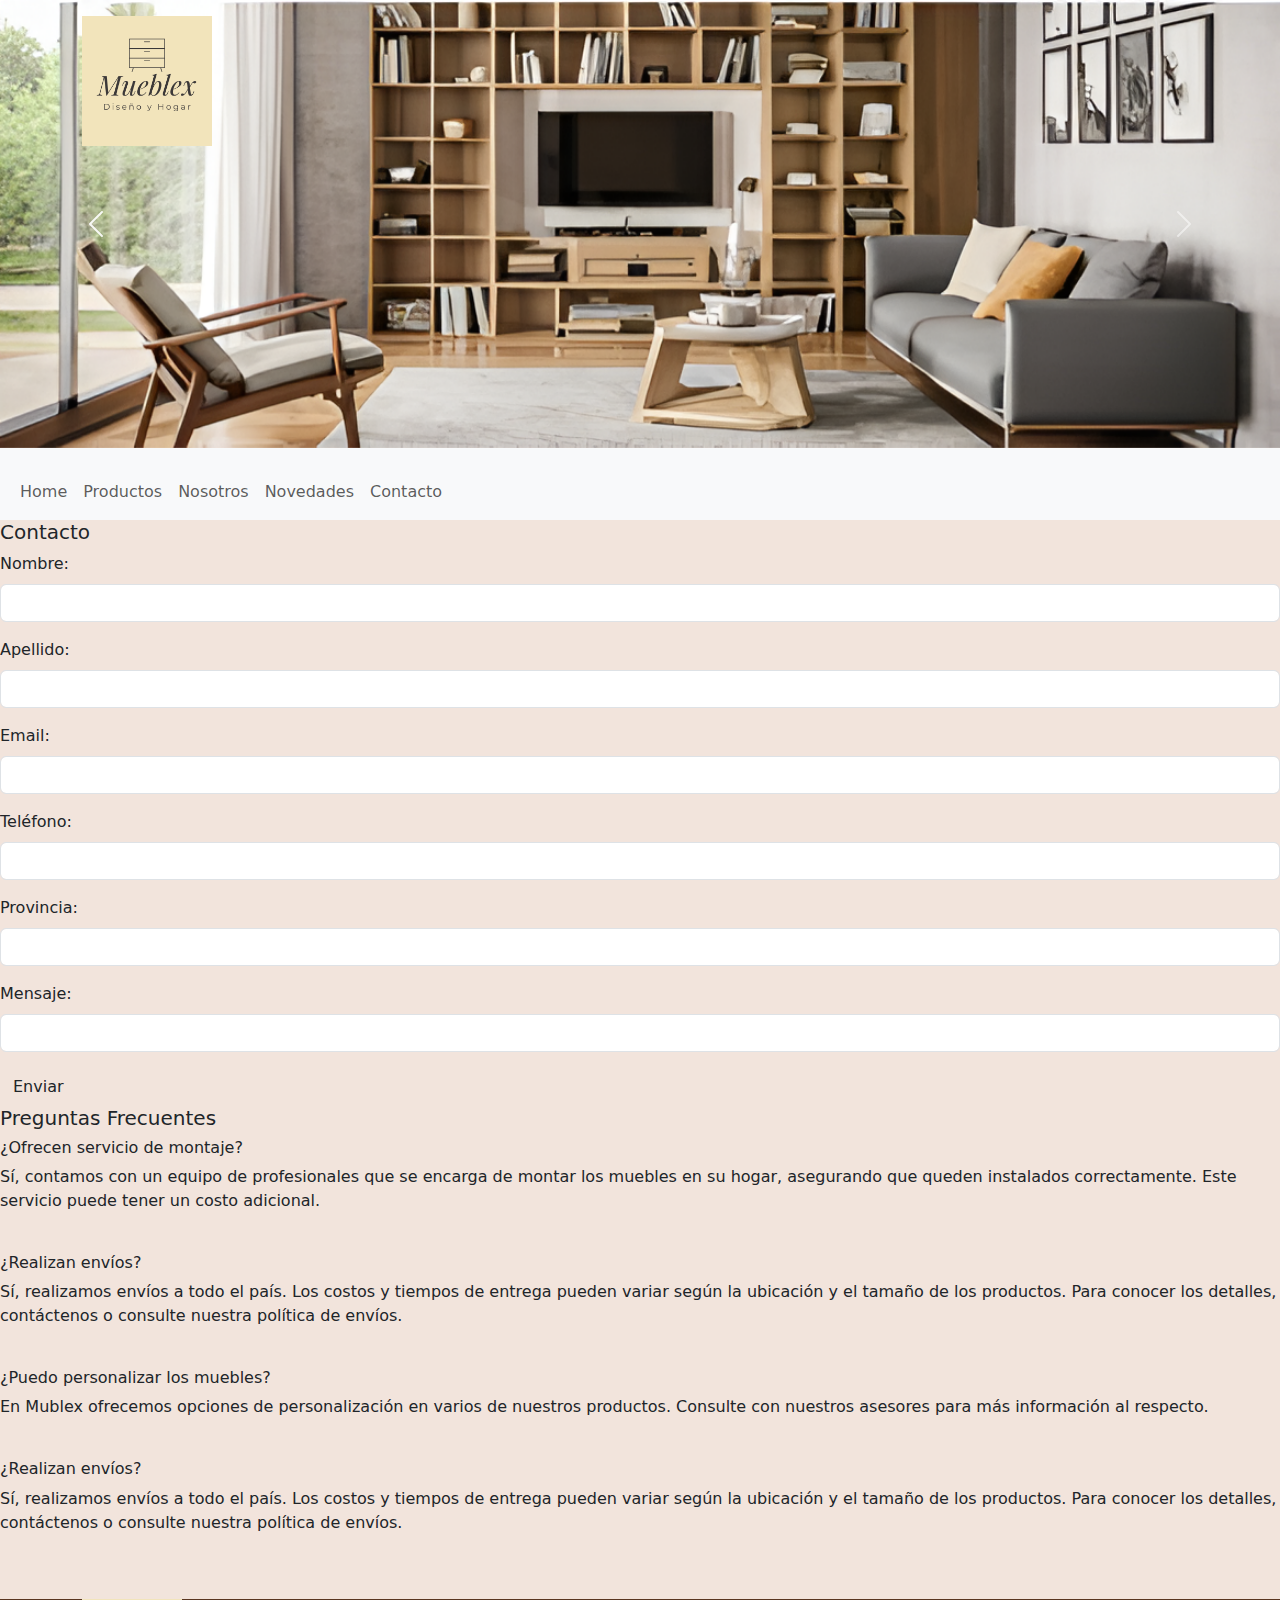
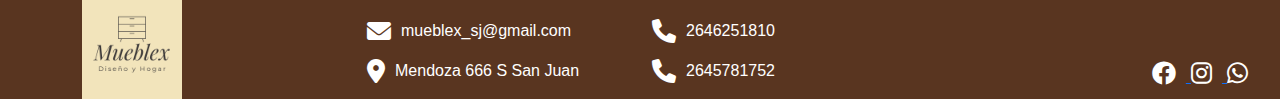
==== contacto.html @ 49c409d6 "Add files via upload" ====
<!doctype html>
<html lang="en">
    <head>
        <meta charset="utf-8">
        <meta name="viewport" content="width=device-width, initial-scale=1">
        <title>Mueblex</title>
        <link rel="icon" href="img/Logo.png" type="image/x-icon">
        <link href="https://cdn.jsdelivr.net/npm/bootstrap@5.3.3/dist/css/bootstrap.min.css" rel="stylesheet" integrity="sha384-QWTKZyjpPEjISv5WaRU9OFeRpok6YctnYmDr5pNlyT2bRjXh0JMhjY6hW+ALEwIH" crossorigin="anonymous">
        <link rel="preconnect" href="https://fonts.googleapis.com">
        <link rel="preconnect" href="https://fonts.gstatic.com" crossorigin>
        <link href="https://fonts.googleapis.com/css2?family=Playfair+Display:ital,wght@1,400..900&display=swap" rel="stylesheet">      
        <link rel="stylesheet" href="estilos/homees.css">
        <link rel="stylesheet" href="estilos/piedepagina.css">
        <link rel="stylesheet" href="estilos/texto.css">
        <link rel="stylesheet" href="estilos/formulario.css">
        <link rel="stylesheet" href="estilos/contacto.css">
        <link rel="stylesheet" href="https://cdnjs.cloudflare.com/ajax/libs/font-awesome/6.0.0-beta3/css/all.min.css">
      
        <script src="https://cdn.jsdelivr.net/npm/bootstrap@5.3.3/dist/js/bootstrap.bundle.min.js" integrity="sha384-YvpcrYf0tY3lHB60NNkmXc5s9fDVZLESaAA55NDzOxhy9GkcIdslK1eN7N6jIeHz" crossorigin="anonymous"></script>
      </head>
  <body>
<header>
   <!--Carrusel de imagenes-->
   <div id="carouselExampleFade" class="carousel slide carousel-fade">
    <div class="carousel-inner">
      <div class="carousel-item active">
        <img src="img/carr1.png" class="d-block w-100" alt="...">
      </div>
      <div class="carousel-item">
        <img src="img/carr2.png" class="d-block w-100" alt="...">
      </div>
      <div class="carousel-item">
        <img src="img/carr3.png" class="d-block w-100" alt="...">
      </div>
      <div class="carousel-item">
        <img src="img/carr4.png" class="d-block w-100" alt="...">
      </div>
      <div class="carousel-item">
        <img src="img/carr5.png" class="d-block w-100" alt="...">
      </div>
    </div>
    <button class="carousel-control-prev" type="button" data-bs-target="#carouselExampleFade" data-bs-slide="prev">
      <span class="carousel-control-prev-icon" aria-hidden="true"></span>
      <span class="visually-hidden">Previous</span>
    </button>
    <button class="carousel-control-next" type="button" data-bs-target="#carouselExampleFade" data-bs-slide="next">
      <span class="carousel-control-next-icon" aria-hidden="true"></span>
      <span class="visually-hidden">Next</span>
    </button>
  </div>
  <!--Imagen de la cabecera-->
  <nav class="navbar navbar-light bg-light">
    <div class="container">
      <a class="navbar-brand-img" href="#">
        <img src="img/Logo.png" alt="" width="130" height="130">
      </a>
    </div>
  </nav>

  <!--Barra de navegacion-->
    <nav class="navbar navbar-expand-lg bg-body-tertiary">
      <div class="container-fluid">
        <button class="navbar-toggler" type="button" data-bs-toggle="collapse" data-bs-target="#navbarSupportedContent" aria-controls="navbarSupportedContent" aria-expanded="false" aria-label="Toggle navigation">
          <span class="navbar-toggler-icon"></span>
        </button>
        <div class="collapse navbar-collapse" id="navbarSupportedContent">
          <ul class="navbar-nav me-auto mb-2 mb-lg-0">
            <li class="nav-item">
              <a class="nav-link" aria-current="page" href="index.html">Home</a>
            </li>
            <li class="nav-item">
              <a class="nav-link" href="productos.html">Productos</a>
            </li>
            <li class="nav-item">
              <a class="nav-link" href="nosotros.html">Nosotros</a>
            </li>
            <li class="nav-item">
              <a class="nav-link" href="#">Novedades</a>
            </li>
            <li class="nav-item">
              <a class="nav-link" href="#">Contacto</a>
            </li>
          </ul>
        </div>
      </div>
    </nav>
</header>

<div class="contato">

    <!--Formulario Contacto-->
<div class="formContacto">
    <div class="titulo-cont">
        <h5>Contacto</h5>
    </div>
    <form>
        <div class="mb-3">
          <label for="nombre" class="form-label">Nombre:</label>
          <input type="text" class="form-control" id="nombre">
        </div>
        <div class="mb-3">
          <label for="apellido" class="form-label">Apellido:</label>
          <input type="text" class="form-control" id="apellido">
        </div>
        <div class="mb-3">
            <label for="exampleInputEmail1" class="form-label">Email:</label>
            <input type="email" class="form-control" id="exampleInputEmail1">
        </div>
        <div class="mb-3">
          <label for="telefono" class="form-label">Teléfono:</label>
          <input type="tel" class="form-control" id="telefono">
        </div>
        <div class="mb-3">
          <label for="provincia" class="form-label">Provincia:</label>
          <input type="text" class="form-control" id="provincia">
        </div>
        <div class="mb-3">
          <label for="mensaje" class="form-label">Mensaje:</label>
          <input type="text" class="form-control" id="mensaje">
        </div>

        <button type="submit" class="btn">Enviar</button>
      </form>
</div>

<!--Preguntas Frecuentes-->
 <div class="formContacto">
    <div class="titulo-cont">
        <h5>Preguntas Frecuentes</h5>
    </div>
    <div class="preguntas">
     
      <div class="contenedor-preguntas">
        <h6>¿Ofrecen servicio de montaje?</h6>
        <p>Sí, contamos con un equipo de profesionales que se encarga de montar los muebles en su hogar, asegurando que queden instalados correctamente. Este servicio puede tener un costo adicional.</p>
        <br>
        <h6>¿Realizan envíos?</h6>
        <p>Sí, realizamos envíos a todo el país. Los costos y tiempos de entrega pueden variar según la ubicación y el tamaño de los productos. Para conocer los detalles, contáctenos o consulte nuestra política de envíos.</p>
        <br>
        <h6>¿Puedo personalizar los muebles?</h6>
        <p>En Mublex ofrecemos opciones de personalización en varios de nuestros productos. Consulte con nuestros asesores para más información al respecto.</p>
        <br>
        <h6>¿Realizan envíos?</h6>
        <p>Sí, realizamos envíos a todo el país. Los costos y tiempos de entrega pueden variar según la ubicación y el tamaño de los productos. Para conocer los detalles, contáctenos o consulte nuestra política de envíos.</p>
      </div>
        
      </div>
 </div>

</div>

<!--Pie de pagina-->
<footer>
    <div class="container">
        <div class="row" id="footer">
            <div class="col-3">
                <img src="img/Logo.png" class="pol" alt="logo_muebles">
            </div>
            <div class="col-3">
                <p class="info1">
                    <i class="fas fa-envelope iconos"></i> mueblex_sj@gmail.com
                </p>
                <p class="info2">
                    <i class="fas fa-map-marker-alt iconos"></i> Mendoza 666 S San Juan
                </p>
            </div>
            <div class="col-3">
                <p class="info1">
                    <i class="fas fa-phone iconos"></i> 2646251810
                </p>
                <p class="info2">
                    <i class="fas fa-phone iconos"></i> 2645781752
                </p>
            </div>
            <div class="col-3">
                <a href="https://www.facebook.com" target="_blank" aria-label="Facebook">
                    <i class="fab fa-facebook iconos"></i>
                </a>
                <a href="https://www.instagram.com" target="_blank" aria-label="Instagram">
                    <i class="fab fa-instagram iconos"></i>
                </a>
                <a href="https://web.whatsapp.com" target="_blank" aria-label="WhatsApp">
                    <i class="fab fa-whatsapp iconos"></i>
                </a>
            </div>
        </div>
    </div>
  </footer>
  
  
    </body>
  </html>
---- estilos/homees.css ----
body{
    background-color: #F2E4DC;
}

.margenes{
    margin-top: 10px;
    margin-left: 10%;
    margin-right: 10%;
}

/*CABECERA LOGO*/
#carouselExampleFade {
    position: relative;
    z-index: 5;
}
.navbar-brand-img {
    width: 55em;
    height: 55em;
    position: absolute;
    float: left;
    z-index: 10;
}

/*ICONOS SERVICIOS*/
.servis {
    width: 40%;
    max-width: 100px;
    margin-bottom: 10px;
  }
  
  #serv p {
    color: black;
    font-size: 1em;
    margin: 0;
  }

@media screen and (max-width: 550px) {
    .margenes {
        margin-left: 5%;
        margin-right: 5%;
    }
}
---- estilos/piedepagina.css ----
/* Pie de Pagina */
footer {
    background-color: #593520;
    margin-top: 5%;
    position: relative; 
    width: 100%;
}

.pol {
    height: 100px;
    float: left;
}

.iconos {
    margin-right: 5px;
    height: 24px;
}

.info1, .info2 { 
    display: flex;
    position: relative;
}

.info1 {
    margin-top: 20px;
}

.iconos {
    color: #ffffff; 
    font-size: 24px; 
    margin-right: 10px; 
    transition: color 0.3s; 
    position: relative;
}

.iconos:hover {
    color: #d4af37; 
}
.col-3:last-child {
    position: absolute;
    bottom: 10px; 
    right: 10px; 
    width: auto; 
}

/* Responsividad */
@media screen and (max-width: 550px) {
    #footer {
        display: flex;           
    justify-content: space-around; 
    align-items: center;     
    flex-wrap: wrap;
}

    .col-3 {
        width: 100%; 
        text-align: center; 
        margin-top: 10px; 
    }

    .pol {
        display: block;
        margin: 0 auto; 
    }
}
---- estilos/texto.css ----
/* Tetos */

/*Tutulos*/
.titulos{
    text-align: center;
    color: black;
    font-family: "Playfair Display", serif;
    font-optical-sizing: auto;
    font-weight: <weight>;
    font-style: normal;
    font-size:50px;
}
/*Texto Home*/
.texto{
    font-family: "Roboto", sans-serif;
    font-weight: 100;
    font-style: normal
}
/*texto producto*/
.texto-producto{
    font-family: "Roboto", sans-serif;
    font-weight: 100;
    font-style: normal;
    text-align: center;
    margin-left: 10%;
    margin-right: 10%;
    font-size: 22px;
}
/*Texto Nosotros*/
.nosotros-p{
    font-family: "Roboto", sans-serif;
    font-weight: 100;
    font-style: normal;
    color:black;
    font-size: 22px;
}
/*Texto footer*/
.container p{
    font-family: "Roboto", sans-serif;
    font-weight: 100;
    font-style: normal; 
    color: white;
}

@media screen and (max-width: 550px) {
  /*Tutulos*/
.titulos{
    text-align: center;
    color: black;
    font-family: "Playfair Display", serif;
    font-optical-sizing: auto;
    font-weight: <weight>;
    font-style: normal;
    font-size:32px;
}
/*Texto Nosotros*/
.nosotros-p{
    font-family: "Roboto", sans-serif;
    font-weight: 100;
    font-style: normal;
    color:black;
    font-size: 16px;
    padding: 0 10px;
}  
/*Textp productos*/
.texto-producto{
    font-size: 16px;
}
---- estilos/formulario.css ----
/* Estilos de caja para comentarios y formulario */
.comentario-box {
    background-color: #d4b89a;
    border-radius: 10px;
  }
  
  .header-box {
    background-color: #5d3928;
    color: white;
    padding: 10px;
    border-top-left-radius: 10px;
    border-top-right-radius: 10px;
    text-align: center;
    font-style: italic;
  }
  
  .comment-content {
    background-color: #a77c5b;
    border-radius: 10px;
    padding: 10px;
    color: white;
  }
  
  /* Estilos de input y textarea personalizados */
  .custom-input,
  .custom-textarea {
    background-color: #a77c5b;
    color: white;
    border: none;
    border-radius: 10px;
  }
  
  .custom-button {
    background-color: #5d3928;
    color: white;
    border: none;
    border-radius: 10px;
    padding: 5px 20px;
  }
  
  .custom-button:hover {
    background-color: #3f271b;
  }
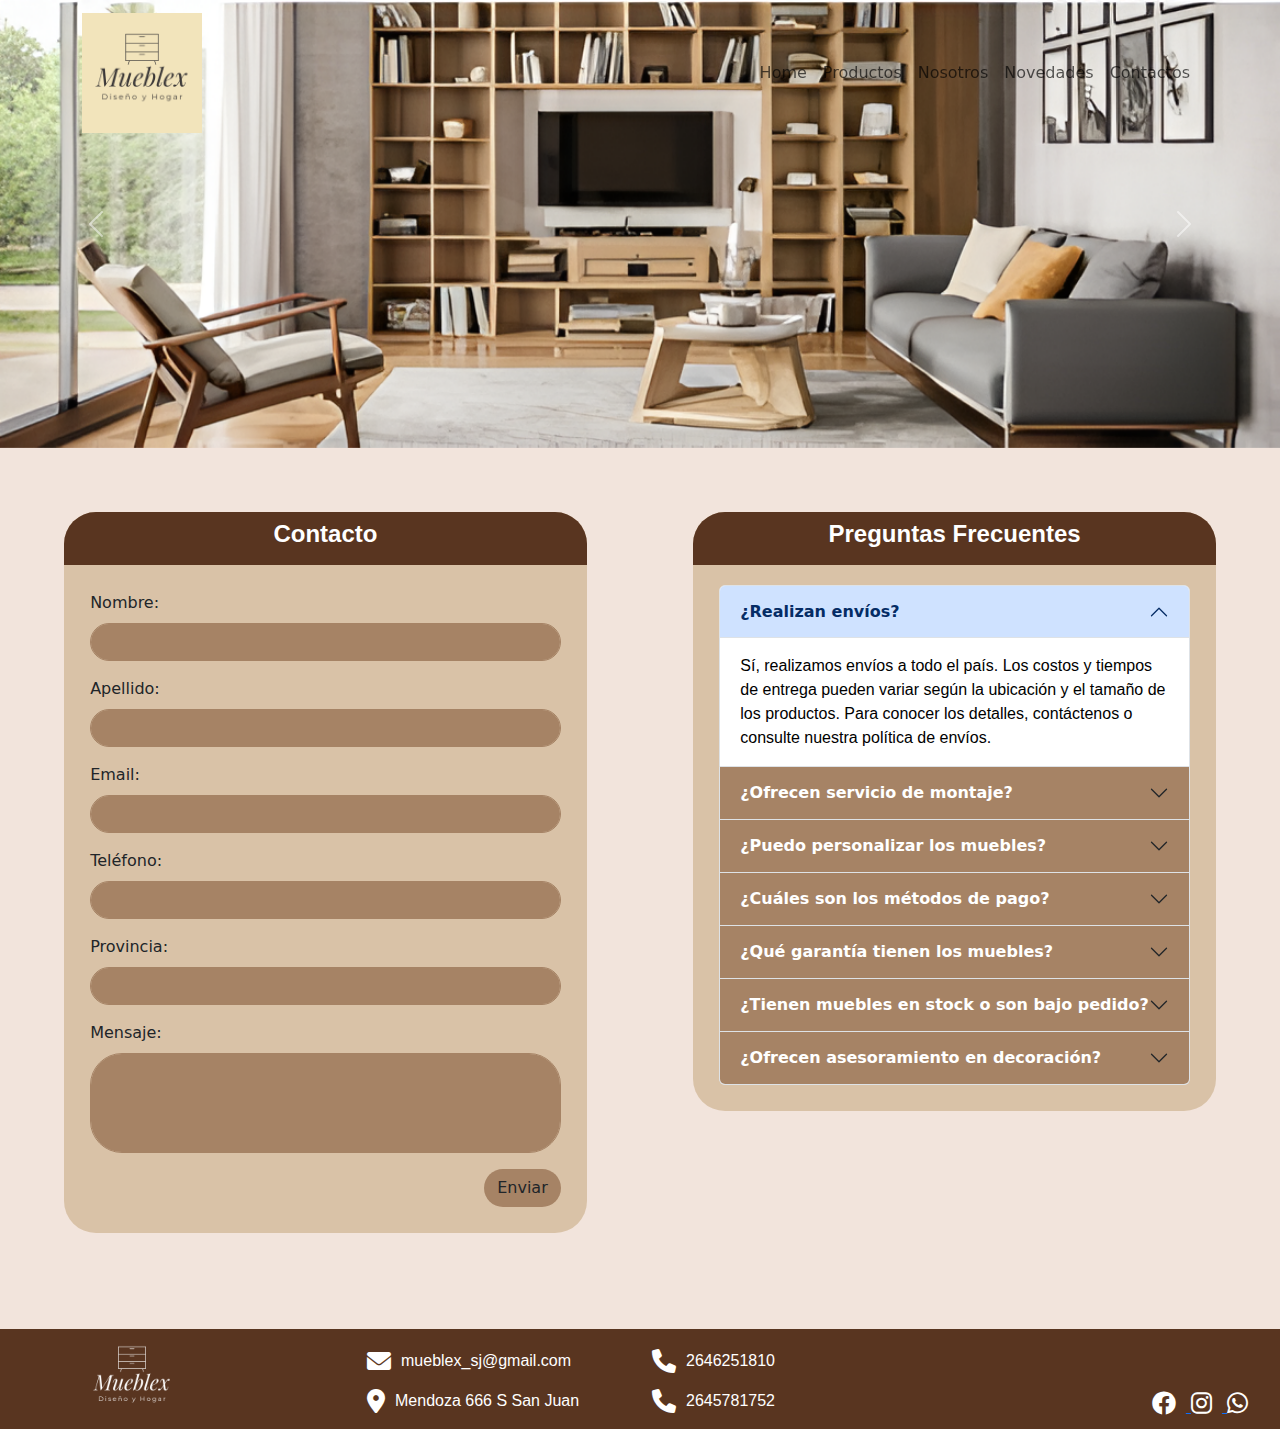
==== commit 3a56e49e: "Add files via upload" ====
--- a/contacto.html
+++ b/contacto.html
@@ -12,79 +12,77 @@
         <link rel="stylesheet" href="estilos/homees.css">
         <link rel="stylesheet" href="estilos/piedepagina.css">
         <link rel="stylesheet" href="estilos/texto.css">
-        <link rel="stylesheet" href="estilos/formulario.css">
         <link rel="stylesheet" href="estilos/contacto.css">
         <link rel="stylesheet" href="https://cdnjs.cloudflare.com/ajax/libs/font-awesome/6.0.0-beta3/css/all.min.css">
       
-        <script src="https://cdn.jsdelivr.net/npm/bootstrap@5.3.3/dist/js/bootstrap.bundle.min.js" integrity="sha384-YvpcrYf0tY3lHB60NNkmXc5s9fDVZLESaAA55NDzOxhy9GkcIdslK1eN7N6jIeHz" crossorigin="anonymous"></script>
-      </head>
+        </head>
   <body>
-<header>
-   <!--Carrusel de imagenes-->
-   <div id="carouselExampleFade" class="carousel slide carousel-fade">
-    <div class="carousel-inner">
-      <div class="carousel-item active">
-        <img src="img/carr1.png" class="d-block w-100" alt="...">
-      </div>
-      <div class="carousel-item">
-        <img src="img/carr2.png" class="d-block w-100" alt="...">
-      </div>
-      <div class="carousel-item">
-        <img src="img/carr3.png" class="d-block w-100" alt="...">
-      </div>
-      <div class="carousel-item">
-        <img src="img/carr4.png" class="d-block w-100" alt="...">
-      </div>
-      <div class="carousel-item">
-        <img src="img/carr5.png" class="d-block w-100" alt="...">
-      </div>
-    </div>
-    <button class="carousel-control-prev" type="button" data-bs-target="#carouselExampleFade" data-bs-slide="prev">
-      <span class="carousel-control-prev-icon" aria-hidden="true"></span>
-      <span class="visually-hidden">Previous</span>
-    </button>
-    <button class="carousel-control-next" type="button" data-bs-target="#carouselExampleFade" data-bs-slide="next">
-      <span class="carousel-control-next-icon" aria-hidden="true"></span>
-      <span class="visually-hidden">Next</span>
-    </button>
-  </div>
-  <!--Imagen de la cabecera-->
-  <nav class="navbar navbar-light bg-light">
-    <div class="container">
-      <a class="navbar-brand-img" href="#">
-        <img src="img/Logo.png" alt="" width="130" height="130">
-      </a>
-    </div>
-  </nav>
-
-  <!--Barra de navegacion-->
-    <nav class="navbar navbar-expand-lg bg-body-tertiary">
-      <div class="container-fluid">
-        <button class="navbar-toggler" type="button" data-bs-toggle="collapse" data-bs-target="#navbarSupportedContent" aria-controls="navbarSupportedContent" aria-expanded="false" aria-label="Toggle navigation">
-          <span class="navbar-toggler-icon"></span>
-        </button>
-        <div class="collapse navbar-collapse" id="navbarSupportedContent">
-          <ul class="navbar-nav me-auto mb-2 mb-lg-0">
-            <li class="nav-item">
-              <a class="nav-link" aria-current="page" href="index.html">Home</a>
-            </li>
-            <li class="nav-item">
-              <a class="nav-link" href="productos.html">Productos</a>
-            </li>
-            <li class="nav-item">
-              <a class="nav-link" href="nosotros.html">Nosotros</a>
-            </li>
-            <li class="nav-item">
-              <a class="nav-link" href="#">Novedades</a>
-            </li>
-            <li class="nav-item">
-              <a class="nav-link" href="#">Contacto</a>
-            </li>
-          </ul>
-        </div>
-      </div>
-    </nav>
-</header>
+<!--Carrusel de imagenes-->
+      <!--carrusel-->
+      <header>
+        <div class="header-inner">
+          <nav class="navbar navbar-expand-lg navbar-light fixed-top">
+            <div class="container">
+              <a class="navbar-brand" href="#">
+                <span class="logo">
+                  <img src="img/Logo.png" height="120" alt="">
+                </span>
+              </a>
+              <button class="navbar-toggler" type="button" data-bs-toggle="collapse" data-bs-target="#navbarSupportedContent" aria-controls="navbarSupportedContent" aria-expanded="false" aria-label="Toggle navigation">
+                <span class="navbar-toggler-icon"></span>
+              </button>
+              <div class="collapse navbar-collapse" id="navbarSupportedContent">
+                <ul class="navbar-nav ms-auto mb-2 mb-lg-0">
+                  <li class="nav-item">
+                    <a class="nav-link" href="index.html">Home</a>
+                  </li>
+                  <li class="nav-item">
+                    <a class="nav-link" href="productos.html">Productos</a>
+                  </li>
+                  <li class="nav-item">
+                    <a class="nav-link" href="nosotros.html">Nosotros</a>
+                  </li>
+                  <li class="nav-item">
+                    <a class="nav-link" href="novedades.html">Novedades</a>
+                  </li>
+                  <li class="nav-item">
+                    <a class="nav-link" href="contacto.html">Contactos</a>
+                  </li>
+                </ul>
+              </div>
+            </div>
+          </nav>
+        </div>
+          
+      
+          <div id="carouselExampleCaptions" class="carousel slide">
+              <div class="carousel-inner">
+                <div class="carousel-item active bg-1">
+                  <img src="img/carr1.png" class="d-block w-100" alt="...">
+                </div>
+                <div class="carousel-item bg-2">
+                  <img src="img/carr2.png" class="d-block w-100" alt="...">
+                </div>
+                <div class="carousel-item bg-3">
+                  <img src="img/carr3.png" class="d-block w-100" alt="...">
+                </div>
+                <div class="carousel-item bg-3">
+                  <img src="img/carr4.png" class="d-block w-100" alt="...">
+                </div>
+                <div class="carousel-item bg-3">
+                  <img src="img/carr5.png" class="d-block w-100" alt="...">
+                </div>
+              </div>
+              <button class="carousel-control-prev" type="button" data-bs-target="#carouselExampleCaptions" data-bs-slide="prev">
+                <span class="carousel-control-prev-icon" aria-hidden="true"></span>
+                <span class="visually-hidden">Previous</span>
+              </button>
+              <button class="carousel-control-next" type="button" data-bs-target="#carouselExampleCaptions" data-bs-slide="next">
+                <span class="carousel-control-next-icon" aria-hidden="true"></span>
+                <span class="visually-hidden">Next</span>
+              </button>
+          </div>
+    </header>
 
 <div class="contato">
 
@@ -119,7 +117,27 @@
           <input type="text" class="form-control" id="mensaje">
         </div>
 
-        <button type="submit" class="btn">Enviar</button>
+        <!-- Button trigger modal -->
+<button type="button" class="btn" data-bs-toggle="modal" data-bs-target="#exampleModal">
+  Enviar
+</button>
+<!-- Modal -->
+<div class="modal fade" id="exampleModal" tabindex="-1" aria-labelledby="exampleModalLabel" aria-hidden="true">
+  <div class="modal-dialog">
+    <div class="modal-content">
+      <div class="modal-header">
+        <h5 class="modal-title" id="exampleModalLabel">¡Gracias por contactarnos!</h5>
+        <button type="button" class="btn-close" data-bs-dismiss="modal" aria-label="Close"></button>
+      </div>
+      <div class="modal-body">
+        Tu mensaje será atendido dentro de los horarios de atención correspondientes. 
+      </div>
+      <div class="modal-footer">
+        <button type="button" class="btn btn-secondary" data-bs-dismiss="modal">Cerrar</button>
+      </div>
+    </div>
+  </div>
+</div>
       </form>
 </div>
 
@@ -130,63 +148,144 @@
     </div>
     <div class="preguntas">
      
-      <div class="contenedor-preguntas">
-        <h6>¿Ofrecen servicio de montaje?</h6>
-        <p>Sí, contamos con un equipo de profesionales que se encarga de montar los muebles en su hogar, asegurando que queden instalados correctamente. Este servicio puede tener un costo adicional.</p>
-        <br>
-        <h6>¿Realizan envíos?</h6>
-        <p>Sí, realizamos envíos a todo el país. Los costos y tiempos de entrega pueden variar según la ubicación y el tamaño de los productos. Para conocer los detalles, contáctenos o consulte nuestra política de envíos.</p>
-        <br>
-        <h6>¿Puedo personalizar los muebles?</h6>
-        <p>En Mublex ofrecemos opciones de personalización en varios de nuestros productos. Consulte con nuestros asesores para más información al respecto.</p>
-        <br>
-        <h6>¿Realizan envíos?</h6>
-        <p>Sí, realizamos envíos a todo el país. Los costos y tiempos de entrega pueden variar según la ubicación y el tamaño de los productos. Para conocer los detalles, contáctenos o consulte nuestra política de envíos.</p>
+      <div class="accordion" id="accordionExample" style="margin-top: 20px;">
+        <!-- Pregunta 1 -->
+        <div class="accordion-item">
+          <h2 class="accordion-header">
+            <button class="accordion-button" type="button" data-bs-toggle="collapse" data-bs-target="#collapseOne" aria-expanded="true" aria-controls="collapseOne">
+              <strong>¿Realizan envíos?</strong>
+            </button>
+          </h2>
+          <div id="collapseOne" class="accordion-collapse collapse show" data-bs-parent="#accordionExample">
+            <div class="accordion-body">
+              Sí, realizamos envíos a todo el país. Los costos y tiempos de entrega pueden variar según la ubicación y el tamaño de los productos. Para conocer los detalles, contáctenos o consulte nuestra política de envíos.
+            </div>
+          </div>
+        </div>
+        <!-- Pregunta 2 -->
+        <div class="accordion-item">
+          <h2 class="accordion-header">
+            <button class="accordion-button collapsed" type="button" data-bs-toggle="collapse" data-bs-target="#collapseTwo" aria-expanded="false" aria-controls="collapseTwo">
+              <strong>¿Ofrecen servicio de montaje?</strong>
+            </button>
+          </h2>
+          <div id="collapseTwo" class="accordion-collapse collapse" data-bs-parent="#accordionExample">
+            <div class="accordion-body">
+              Sí, contamos con un equipo de profesionales que se encarga de montar los muebles en su hogar, asegurando que queden instalados correctamente. Este servicio puede tener un costo adicional.
+            </div>
+          </div>
+        </div>
+        <!-- Pregunta 3 -->
+        <div class="accordion-item">
+          <h2 class="accordion-header">
+            <button class="accordion-button collapsed" type="button" data-bs-toggle="collapse" data-bs-target="#collapseThree" aria-expanded="false" aria-controls="collapseThree">
+              <strong>¿Puedo personalizar los muebles?</strong>
+            </button>
+          </h2>
+          <div id="collapseThree" class="accordion-collapse collapse" data-bs-parent="#accordionExample">
+            <div class="accordion-body">
+              En Mublex ofrecemos opciones de personalización en varios de nuestros productos. Consulte con nuestros asesores para conocer las opciones disponibles y los tiempos estimados de entrega.
+            </div>
+          </div>
+        </div>
+        <!-- Pregunta 4 -->
+        <div class="accordion-item">
+          <h2 class="accordion-header">
+            <button class="accordion-button collapsed" type="button" data-bs-toggle="collapse" data-bs-target="#collapseFour" aria-expanded="false" aria-controls="collapseFour">
+              <strong>¿Cuáles son los métodos de pago?</strong>
+            </button>
+          </h2>
+          <div id="collapseFour" class="accordion-collapse collapse" data-bs-parent="#accordionExample">
+            <div class="accordion-body">
+              Aceptamos pagos con tarjeta de crédito, débito, transferencias bancarias y algunas plataformas de pago electrónico. Además, ofrecemos planes de financiamiento para que pueda adquirir sus muebles de manera cómoda.
+            </div>
+          </div>
+        </div>
+        <!-- Pregunta 5 -->
+        <div class="accordion-item">
+          <h2 class="accordion-header">
+            <button class="accordion-button collapsed" type="button" data-bs-toggle="collapse" data-bs-target="#collapseFive" aria-expanded="false" aria-controls="collapseFive">
+              <strong>¿Qué garantía tienen los muebles?</strong>
+            </button>
+          </h2>
+          <div id="collapseFive" class="accordion-collapse collapse" data-bs-parent="#accordionExample">
+            <div class="accordion-body">
+              Todos nuestros muebles cuentan con una garantía de 6 meses, que cubre defectos de fabricación. Para más información, puede revisar nuestra política de garantías o contactarnos.
+            </div>
+          </div>
+        </div>
+        <!-- Pregunta 6 -->
+        <div class="accordion-item">
+          <h2 class="accordion-header">
+            <button class="accordion-button collapsed" type="button" data-bs-toggle="collapse" data-bs-target="#collapseSix" aria-expanded="false" aria-controls="collapseSix">
+              <strong>¿Tienen muebles en stock o son bajo pedido?</strong>
+            </button>
+          </h2>
+          <div id="collapseSix" class="accordion-collapse collapse" data-bs-parent="#accordionExample">
+            <div class="accordion-body">
+              Contamos con un stock de productos disponibles para entrega inmediata y también ofrecemos muebles hechos bajo pedido. Si tiene interés en un artículo específico, puede consultar la disponibilidad con nuestro equipo.
+            </div>
+          </div>
+        </div>
+        <!-- Pregunta 7 -->
+        <div class="accordion-item">
+          <h2 class="accordion-header">
+            <button class="accordion-button collapsed" type="button" data-bs-toggle="collapse" data-bs-target="#collapseSeven" aria-expanded="false" aria-controls="collapseSeven">
+              <strong>¿Ofrecen asesoramiento en decoración?</strong>
+            </button>
+          </h2>
+          <div id="collapseSeven" class="accordion-collapse collapse" data-bs-parent="#accordionExample">
+            <div class="accordion-body">
+              Sí, ofrecemos asesoría en decoración para ayudarle a elegir los muebles que mejor se adapten a su espacio y estilo. Contáctenos para coordinar una cita con uno de nuestros asesores de diseño.
+            </div>
+          </div>
+        </div>
       </div>
         
-      </div>
- </div>
+    </div>
+  </div>
 
 </div>
 
-<!--Pie de pagina-->
+<!-- Pie de página -->
 <footer>
-    <div class="container">
-        <div class="row" id="footer">
-            <div class="col-3">
-                <img src="img/Logo.png" class="pol" alt="logo_muebles">
-            </div>
-            <div class="col-3">
-                <p class="info1">
-                    <i class="fas fa-envelope iconos"></i> mueblex_sj@gmail.com
-                </p>
-                <p class="info2">
-                    <i class="fas fa-map-marker-alt iconos"></i> Mendoza 666 S San Juan
-                </p>
-            </div>
-            <div class="col-3">
-                <p class="info1">
-                    <i class="fas fa-phone iconos"></i> 2646251810
-                </p>
-                <p class="info2">
-                    <i class="fas fa-phone iconos"></i> 2645781752
-                </p>
-            </div>
-            <div class="col-3">
-                <a href="https://www.facebook.com" target="_blank" aria-label="Facebook">
-                    <i class="fab fa-facebook iconos"></i>
-                </a>
-                <a href="https://www.instagram.com" target="_blank" aria-label="Instagram">
-                    <i class="fab fa-instagram iconos"></i>
-                </a>
-                <a href="https://web.whatsapp.com" target="_blank" aria-label="WhatsApp">
-                    <i class="fab fa-whatsapp iconos"></i>
-                </a>
-            </div>
-        </div>
-    </div>
-  </footer>
-  
+  <div class="container">
+      <div class="row" id="footer">
+          <div class="col-3">
+              <img src="img/logob.png" class="pol" alt="logo_muebles">
+          </div>
+          <div class="col-3">
+              <p class="info1">
+                  <i class="fas fa-envelope iconos"></i> mueblex_sj@gmail.com
+              </p>
+              <p class="info2">
+                  <i class="fas fa-map-marker-alt iconos"></i> Mendoza 666 S San Juan
+              </p>
+          </div>
+          <div class="col-3">
+              <p class="info1">
+                  <i class="fas fa-phone iconos"></i> 2646251810
+              </p>
+              <p class="info2">
+                  <i class="fas fa-phone iconos"></i> 2645781752
+              </p>
+          </div>
+          <div class="col-3">
+              <a href="https://www.facebook.com" target="_blank" aria-label="Facebook">
+                  <i class="fab fa-facebook iconos"></i>
+              </a>
+              <a href="https://www.instagram.com" target="_blank" aria-label="Instagram">
+                  <i class="fab fa-instagram iconos"></i>
+              </a>
+              <a href="https://web.whatsapp.com" target="_blank" aria-label="WhatsApp">
+                  <i class="fab fa-whatsapp iconos"></i>
+              </a>
+          </div>
+      </div>
+  </div>
+</footer>
+<script src="https://cdn.jsdelivr.net/npm/bootstrap@5.3.3/dist/js/bootstrap.bundle.min.js" integrity="sha384-YvpcrYf0tY3lHB60NNkmXc5s9fDVZLESaAA55NDzOxhy9GkcIdslK1eN7N6jIeHz" crossorigin="anonymous"></script>
+      
   
     </body>
-  </html> +  </html>--- a/estilos/homees.css
+++ b/estilos/homees.css
@@ -1,25 +1,11 @@
 body{
     background-color: #F2E4DC;
 }
-
 .margenes{
-    margin-top: 10px;
-    margin-left: 10%;
-    margin-right: 10%;
+    margin-left: 5%;
+    margin-right: 5%;
 }
 
-/*CABECERA LOGO*/
-#carouselExampleFade {
-    position: relative;
-    z-index: 5;
-}
-.navbar-brand-img {
-    width: 55em;
-    height: 55em;
-    position: absolute;
-    float: left;
-    z-index: 10;
-}
 
 /*ICONOS SERVICIOS*/
 .servis {
@@ -39,4 +25,26 @@
         margin-left: 5%;
         margin-right: 5%;
     }
-}+}
+
+/* Carrusel principal (para pantallas grandes) */
+#carouselProducts {
+    display: block;
+  }
+  
+  #carouselSmall {
+    display: none;
+  }
+  
+  /* Carrusel alternativo (para pantallas pequeñas) */
+  @media (max-width: 550px) {
+    #carouselProducts {
+      display: none; /* Oculta el carrusel principal */
+    }
+  
+    #carouselSmall {
+      display: block; /* Muestra el carrusel alternativo */
+    }
+  }
+  
+
--- a/estilos/texto.css
+++ b/estilos/texto.css
@@ -1,68 +1,75 @@
-/* Tetos */
+/* Textos Generales */
 
-/*Tutulos*/
-.titulos{
+/* Títulos */
+.titulos {
+    margin-top:5% ;
     text-align: center;
     color: black;
     font-family: "Playfair Display", serif;
-    font-optical-sizing: auto;
-    font-weight: <weight>;
+    font-weight: 400; /* Cambiar "weight" por un valor válido */
     font-style: normal;
-    font-size:50px;
+    font-size: 50px;
 }
-/*Texto Home*/
-.texto{
+
+/* Texto Home */
+.texto {
     font-family: "Roboto", sans-serif;
     font-weight: 100;
-    font-style: normal
+    font-style: normal;
 }
-/*texto producto*/
-.texto-producto{
+
+/* Texto Producto */
+.texto-producto {
     font-family: "Roboto", sans-serif;
     font-weight: 100;
     font-style: normal;
     text-align: center;
-    margin-left: 10%;
-    margin-right: 10%;
+    margin: 0 10%;
     font-size: 22px;
 }
-/*Texto Nosotros*/
-.nosotros-p{
+
+/* Texto Contacto */
+.accordion-body {
     font-family: "Roboto", sans-serif;
     font-weight: 100;
     font-style: normal;
-    color:black;
+    color: black;
+    font-size: 16px;
+}
+
+/* Texto Nosotros */
+.nosotros-p {
+    font-family: "Roboto", sans-serif;
+    font-weight: 100;
+    font-style: normal;
+    color: black;
     font-size: 22px;
 }
-/*Texto footer*/
-.container p{
+
+/* Texto Footer */
+.container p {
     font-family: "Roboto", sans-serif;
     font-weight: 100;
-    font-style: normal; 
+    font-style: normal;
     color: white;
 }
 
+/* Responsivo para Pantallas Pequeñas */
 @media screen and (max-width: 550px) {
-  /*Tutulos*/
-.titulos{
-    text-align: center;
-    color: black;
-    font-family: "Playfair Display", serif;
-    font-optical-sizing: auto;
-    font-weight: <weight>;
-    font-style: normal;
-    font-size:32px;
+    /* Títulos */
+    .titulos {
+        font-size: 32px;
+    }
+
+    /* Texto Nosotros y Contacto */
+    .accordion-body,
+    .nosotros-p {
+        font-size: 16px;
+        padding: 0 10px;
+    }
+
+    /* Texto Producto */
+    .texto-producto {
+        font-size: 16px;
+    }
 }
-/*Texto Nosotros*/
-.nosotros-p{
-    font-family: "Roboto", sans-serif;
-    font-weight: 100;
-    font-style: normal;
-    color:black;
-    font-size: 16px;
-    padding: 0 10px;
-}  
-/*Textp productos*/
-.texto-producto{
-    font-size: 16px;
-}--- a/estilos/contacto.css
+++ b/estilos/contacto.css
@@ -0,0 +1,109 @@
+/* Estructura general */
+.contato {
+    display: flex;
+    justify-content: space-between;
+    align-items: flex-start;
+    flex-wrap: wrap;
+    gap: 1em; /* Espaciado entre elementos */
+    margin: 2em;
+  }
+  
+  /* Comentarios */
+  .comment-content {
+    border-radius: 10px;
+    margin: 5%;
+    background-color: #A68365;
+    padding: 20px;
+    color: white;
+    font-family: "Roboto", sans-serif;
+    font-size: 0.9em;
+  }
+  
+  /* Agregar scroll si hay muchos comentarios */
+  .comment-container {
+    max-height: 300px; /* Altura máxima */
+    overflow-y: auto; /* Scroll vertical */
+  }
+  
+  /* Formulario */
+  .formContacto {
+    width: 43%;
+    height: auto;
+    background-color: #D9C2A7;
+    border-radius: 2em;
+    margin: 2em;
+  }
+  .formContacto form{
+    margin: 5%;
+  }
+  
+  .titulo-cont {
+    background-color: #593520;
+    padding: 0.5em;
+    border-radius: 2em 2em 0 0;
+    text-align: center;
+  }
+  
+  .titulo-cont h5 {
+    font-family: "Montserrat", sans-serif;
+    color: white;
+    font-weight: bold;
+    font-size: 1.5em;
+  }
+  
+  .form-control {
+    background-color: #A68365;
+    border-color: #A68365;
+    border-radius: 2em;
+    color: #fff; 
+  }
+  
+  #mensaje {
+    height: 100px;
+    
+  }
+  
+  /*Preguntas*/
+  .accordion{
+    margin: 5%;
+  }
+  .accordion-button{
+    background-color: #A68365;
+    color: white;
+  }
+  .accordion-button:hover{
+    background-color: #F2E4DC;
+    color: black;
+  }
+  
+  
+  .btn {
+    background-color: #A68365;
+    border-radius: 2em;
+    margin: 1em 0; 
+    margin-left: auto; 
+    display: block;
+  }
+  .btn:hover{
+    background-color:#593520 ;
+    color: white;
+  }
+  
+  /* Pantallas pequeñas */
+  @media screen and (max-width: 550px) {
+    .contato {
+      flex-direction: column; 
+      align-items: center;
+    }
+  
+    .formContacto {
+      width: 90%; 
+    }
+  
+    .btn {
+      margin: 1em 0; 
+      margin-left: auto; 
+      display: block; 
+    }
+  }
+  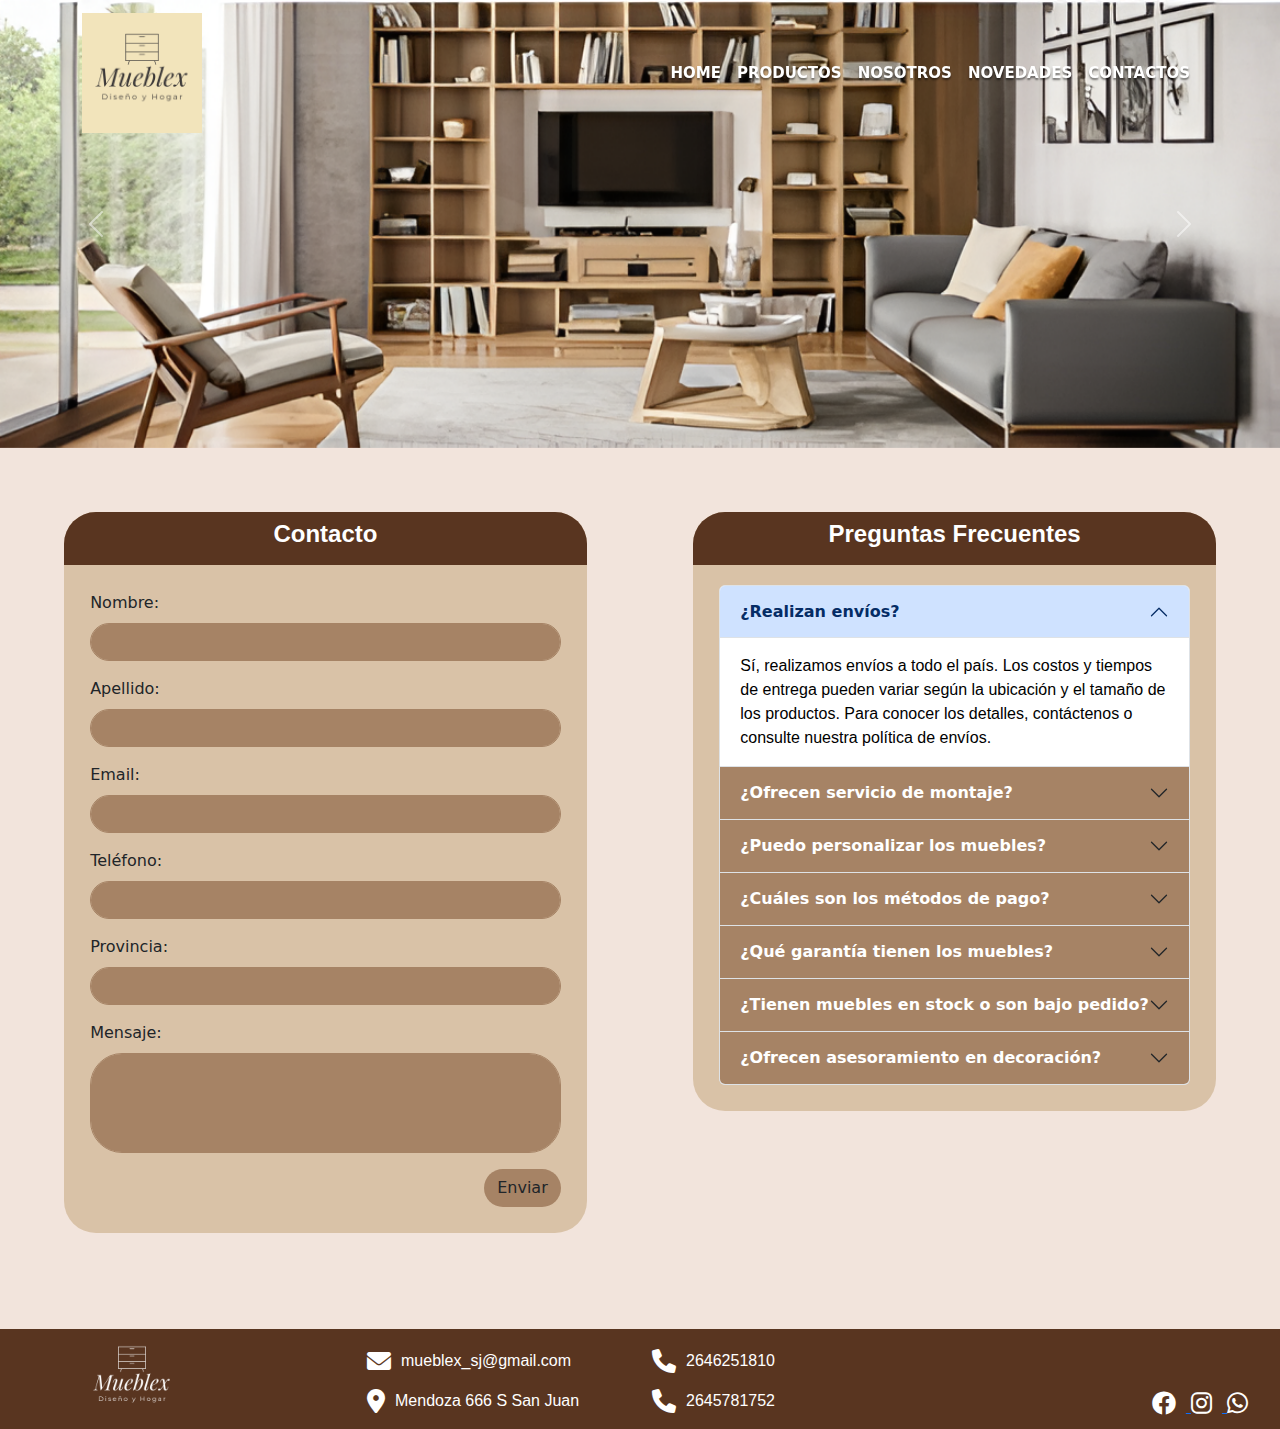
==== commit 8b5c44cc: "contacto.html" ====
--- a/contacto.html
+++ b/contacto.html
@@ -10,6 +10,7 @@
         <link rel="preconnect" href="https://fonts.gstatic.com" crossorigin>
         <link href="https://fonts.googleapis.com/css2?family=Playfair+Display:ital,wght@1,400..900&display=swap" rel="stylesheet">      
         <link rel="stylesheet" href="estilos/homees.css">
+        <link rel="stylesheet" href="estilos/carrucel.css">
         <link rel="stylesheet" href="estilos/piedepagina.css">
         <link rel="stylesheet" href="estilos/texto.css">
         <link rel="stylesheet" href="estilos/contacto.css">
@@ -19,71 +20,89 @@
   <body>
 <!--Carrusel de imagenes-->
       <!--carrusel-->
-      <header>
-        <div class="header-inner">
-          <nav class="navbar navbar-expand-lg navbar-light fixed-top">
-            <div class="container">
-              <a class="navbar-brand" href="#">
-                <span class="logo">
-                  <img src="img/Logo.png" height="120" alt="">
-                </span>
-              </a>
-              <button class="navbar-toggler" type="button" data-bs-toggle="collapse" data-bs-target="#navbarSupportedContent" aria-controls="navbarSupportedContent" aria-expanded="false" aria-label="Toggle navigation">
-                <span class="navbar-toggler-icon"></span>
-              </button>
-              <div class="collapse navbar-collapse" id="navbarSupportedContent">
-                <ul class="navbar-nav ms-auto mb-2 mb-lg-0">
-                  <li class="nav-item">
-                    <a class="nav-link" href="index.html">Home</a>
-                  </li>
-                  <li class="nav-item">
-                    <a class="nav-link" href="productos.html">Productos</a>
-                  </li>
-                  <li class="nav-item">
-                    <a class="nav-link" href="nosotros.html">Nosotros</a>
-                  </li>
-                  <li class="nav-item">
-                    <a class="nav-link" href="novedades.html">Novedades</a>
-                  </li>
-                  <li class="nav-item">
-                    <a class="nav-link" href="contacto.html">Contactos</a>
-                  </li>
-                </ul>
-              </div>
-            </div>
-          </nav>
-        </div>
-          
-      
-          <div id="carouselExampleCaptions" class="carousel slide">
-              <div class="carousel-inner">
-                <div class="carousel-item active bg-1">
-                  <img src="img/carr1.png" class="d-block w-100" alt="...">
-                </div>
-                <div class="carousel-item bg-2">
-                  <img src="img/carr2.png" class="d-block w-100" alt="...">
-                </div>
-                <div class="carousel-item bg-3">
-                  <img src="img/carr3.png" class="d-block w-100" alt="...">
-                </div>
-                <div class="carousel-item bg-3">
-                  <img src="img/carr4.png" class="d-block w-100" alt="...">
-                </div>
-                <div class="carousel-item bg-3">
-                  <img src="img/carr5.png" class="d-block w-100" alt="...">
-                </div>
-              </div>
-              <button class="carousel-control-prev" type="button" data-bs-target="#carouselExampleCaptions" data-bs-slide="prev">
-                <span class="carousel-control-prev-icon" aria-hidden="true"></span>
-                <span class="visually-hidden">Previous</span>
-              </button>
-              <button class="carousel-control-next" type="button" data-bs-target="#carouselExampleCaptions" data-bs-slide="next">
-                <span class="carousel-control-next-icon" aria-hidden="true"></span>
-                <span class="visually-hidden">Next</span>
-              </button>
-          </div>
-    </header>
-
+    <header>
+      <div class="header-inner">
+        <nav class="navbar navbar-expand-lg navbar-light fixed-top">
+          <div class="container">
+            <a class="navbar-brand" href="#">
+              <span class="logo">
+                <img src="img/Logo.png" height="120" alt="">
+              </span>
+            </a>
+            <button class="navbar-toggler" type="button" data-bs-toggle="collapse" data-bs-target="#navbarSupportedContent" aria-controls="navbarSupportedContent" aria-expanded="false" aria-label="Toggle navigation">
+              <span class="navbar-toggler-icon"></span>
+            </button>
+            <div class="collapse navbar-collapse" id="navbarSupportedContent">
+              <ul class="navbar-nav ms-auto mb-2 mb-lg-0">
+                <li class="nav-item">
+                  <a class="nav-link" href="index.html">Home</a>
+                </li>
+                <li class="nav-item">
+                  <a class="nav-link" href="productos.html">Productos</a>
+                </li>
+                <li class="nav-item">
+                  <a class="nav-link" href="nosotros.html">Nosotros</a>
+                </li>
+                <li class="nav-item">
+                  <a class="nav-link" href="novedades.html">Novedades</a>
+                </li>
+                <li class="nav-item">
+                  <a class="nav-link" href="contacto.html">Contactos</a>
+                </li>
+              </ul>
+            </div>
+          </div>
+        </nav>
+        <script>
+        // JavaScript para ocultar el navbar y el logo al scrollear hacia abajo
+          let lastScrollTop = 0;
+          const navbar = document.querySelector('.navbar');
+          const logo = document.querySelector('.navbar .logo');
+
+          window.addEventListener('scroll', () => {
+          const scrollTop = window.pageYOffset || document.documentElement.scrollTop;
+
+          if (scrollTop > lastScrollTop) {
+          navbar.style.top = '-80px'; 
+          logo.style.opacity = '0'; 
+          } else {
+          navbar.style.top = '0';
+          logo.style.opacity = '1';
+          }
+        lastScrollTop = scrollTop;
+        });
+      </script>
+      </div>
+        
+    
+        <div id="carouselExampleCaptions" class="carousel slide">
+            <div class="carousel-inner">
+              <div class="carousel-item active bg-1">
+                <img src="img/carr1.png" class="d-block w-100" alt="...">
+              </div>
+              <div class="carousel-item bg-2">
+                <img src="img/carr2.png" class="d-block w-100" alt="...">
+              </div>
+              <div class="carousel-item bg-3">
+                <img src="img/carr3.png" class="d-block w-100" alt="...">
+              </div>
+              <div class="carousel-item bg-3">
+                <img src="img/carr4.png" class="d-block w-100" alt="...">
+              </div>
+              <div class="carousel-item bg-3">
+                <img src="img/carr5.png" class="d-block w-100" alt="...">
+              </div>
+            </div>
+            <button class="carousel-control-prev" type="button" data-bs-target="#carouselExampleCaptions" data-bs-slide="prev">
+              <span class="carousel-control-prev-icon" aria-hidden="true"></span>
+              <span class="visually-hidden">Previous</span>
+            </button>
+            <button class="carousel-control-next" type="button" data-bs-target="#carouselExampleCaptions" data-bs-slide="next">
+              <span class="carousel-control-next-icon" aria-hidden="true"></span>
+              <span class="visually-hidden">Next</span>
+            </button>
+        </div>
+  </header>
 <div class="contato">
 
     <!--Formulario Contacto-->
@@ -288,4 +307,4 @@
       
   
     </body>
-  </html>+  </html>
--- a/estilos/carrucel.css
+++ b/estilos/carrucel.css
@@ -0,0 +1,68 @@
+/*logo*/
+.navbar-nav a{
+    font-size: 15px;
+    text-transform: uppercase;
+    font-weight: 700;
+    text-shadow: 0 2px 2px rgba(0,0,0,0.5);
+   
+}
+
+/*menu principal*/
+.navbar-nav .nav-link{
+    color: #fff;
+}
+
+.navbar-nav .nav-link:focus,
+.navbar-nav .nav-link:hover{
+    color: rgb(255, 206, 107);
+}
+
+/*scroll*/
+.navbar {
+    position: fixed;
+    top: 0;
+    width: 100%;
+    z-index: 99;
+    transition: top 0.3s ease; 
+  }
+  .navbar .logo {
+    height: 90px;
+    transition: opacity 0.3s ease;
+  }
+
+.navbar-scroll{
+    background-color: #8C877D;
+    padding: 0;
+    top: 0;
+    position: fixed;
+    z-index: 99;
+    box-shadow: 0px 1px 10px rgba(0, 0,0, 0.4);
+    transition-duration: 0.6s;
+}
+
+.navbar-scroll {
+    background-color: #8C877D;
+    padding: 0;
+    box-shadow: 0px 1px 10px rgba(0, 0, 0, 0.4);
+    transition-duration: 0.6s;
+}
+
+.navbar-scroll .nav-item .nav-link {
+    color: #fff;
+}
+
+.navbar-scroll .logo {
+    height: 90;
+}
+
+/*carousel*/
+.bg-1, .bg-2, .bg-3{
+    background-size: cover;
+}
+
+/*section*/
+
+section{
+    height: 400px;
+}
+
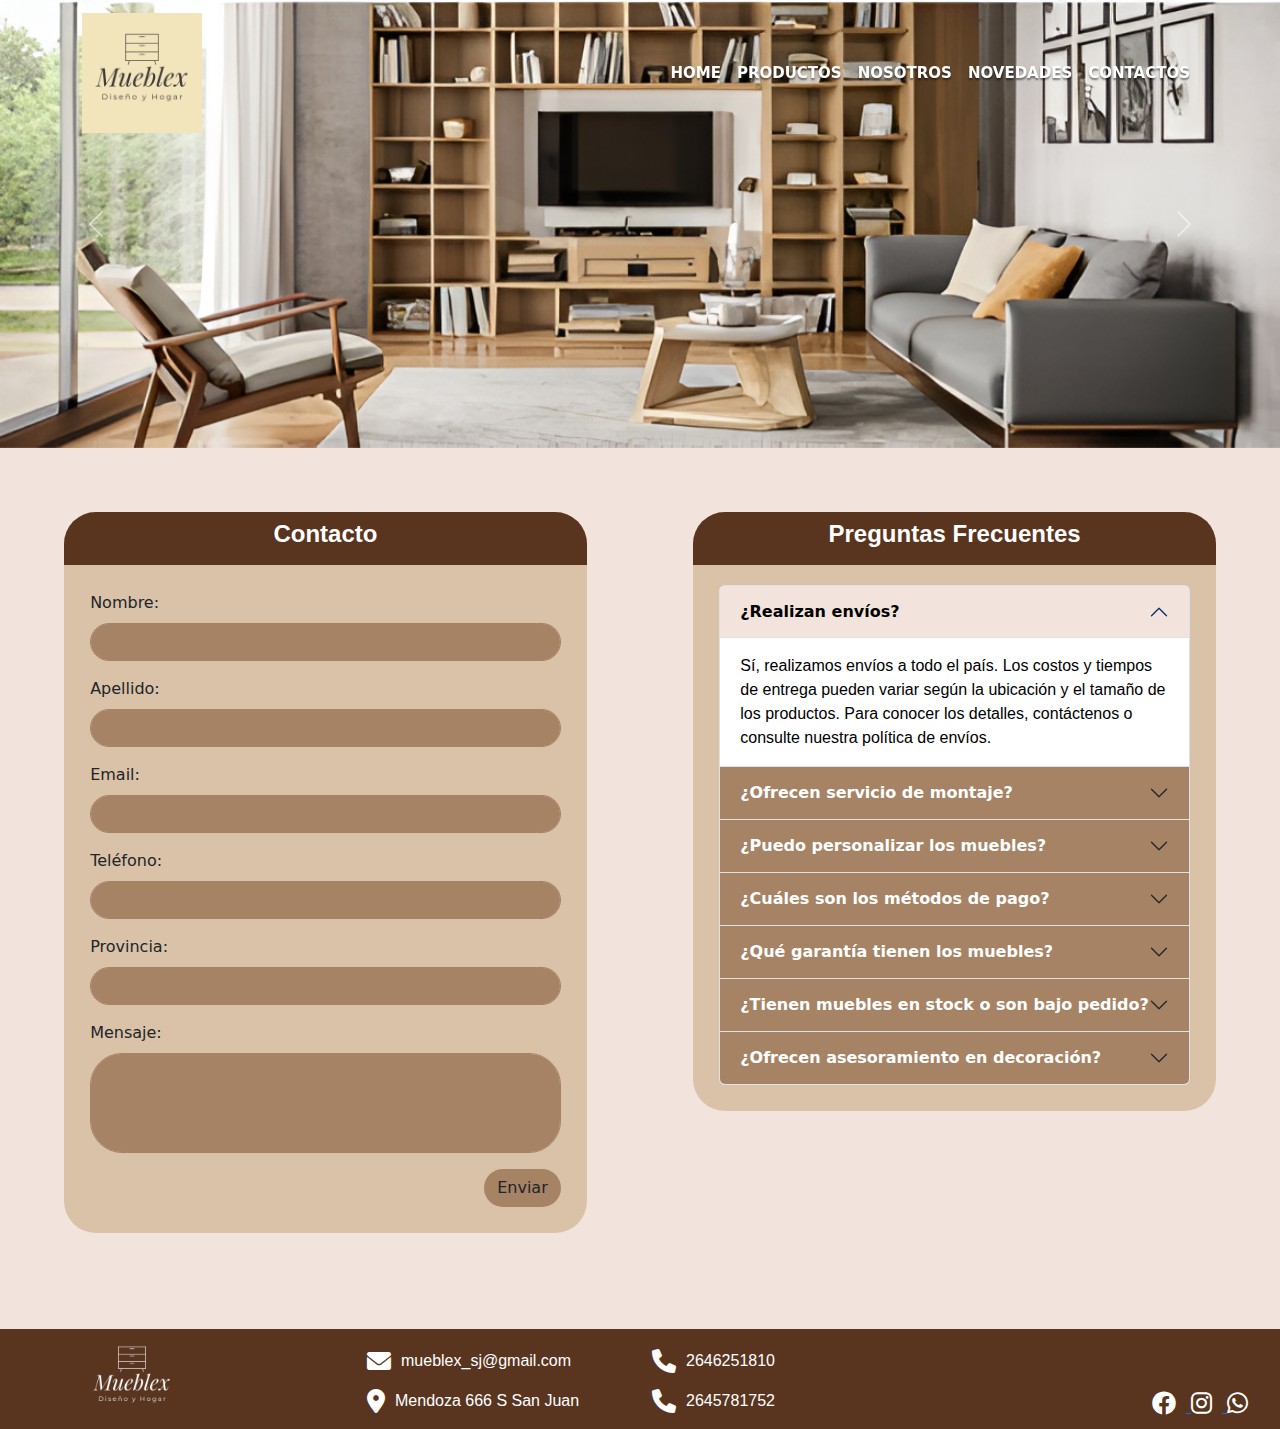
==== commit 134099b0: "Add files via upload" ====
--- a/contacto.html
+++ b/contacto.html
@@ -20,89 +20,89 @@
   <body>
 <!--Carrusel de imagenes-->
       <!--carrusel-->
-    <header>
-      <div class="header-inner">
-        <nav class="navbar navbar-expand-lg navbar-light fixed-top">
-          <div class="container">
-            <a class="navbar-brand" href="#">
-              <span class="logo">
-                <img src="img/Logo.png" height="120" alt="">
-              </span>
-            </a>
-            <button class="navbar-toggler" type="button" data-bs-toggle="collapse" data-bs-target="#navbarSupportedContent" aria-controls="navbarSupportedContent" aria-expanded="false" aria-label="Toggle navigation">
-              <span class="navbar-toggler-icon"></span>
-            </button>
-            <div class="collapse navbar-collapse" id="navbarSupportedContent">
-              <ul class="navbar-nav ms-auto mb-2 mb-lg-0">
-                <li class="nav-item">
-                  <a class="nav-link" href="index.html">Home</a>
-                </li>
-                <li class="nav-item">
-                  <a class="nav-link" href="productos.html">Productos</a>
-                </li>
-                <li class="nav-item">
-                  <a class="nav-link" href="nosotros.html">Nosotros</a>
-                </li>
-                <li class="nav-item">
-                  <a class="nav-link" href="novedades.html">Novedades</a>
-                </li>
-                <li class="nav-item">
-                  <a class="nav-link" href="contacto.html">Contactos</a>
-                </li>
-              </ul>
-            </div>
-          </div>
-        </nav>
-        <script>
-        // JavaScript para ocultar el navbar y el logo al scrollear hacia abajo
-          let lastScrollTop = 0;
-          const navbar = document.querySelector('.navbar');
-          const logo = document.querySelector('.navbar .logo');
-
-          window.addEventListener('scroll', () => {
-          const scrollTop = window.pageYOffset || document.documentElement.scrollTop;
-
-          if (scrollTop > lastScrollTop) {
-          navbar.style.top = '-80px'; 
-          logo.style.opacity = '0'; 
-          } else {
-          navbar.style.top = '0';
-          logo.style.opacity = '1';
-          }
-        lastScrollTop = scrollTop;
-        });
-      </script>
-      </div>
-        
-    
-        <div id="carouselExampleCaptions" class="carousel slide">
-            <div class="carousel-inner">
-              <div class="carousel-item active bg-1">
-                <img src="img/carr1.png" class="d-block w-100" alt="...">
+      <header>
+        <div class="header-inner">
+          <nav class="navbar navbar-expand-lg navbar-light fixed-top">
+            <div class="container">
+              <a class="navbar-brand" href="#">
+                <span class="logo">
+                  <img src="img/Logo.png" height="120" alt="">
+                </span>
+              </a>
+              <button class="navbar-toggler" type="button" data-bs-toggle="collapse" data-bs-target="#navbarSupportedContent" aria-controls="navbarSupportedContent" aria-expanded="false" aria-label="Toggle navigation">
+                <span class="navbar-toggler-icon"></span>
+              </button>
+              <div class="collapse navbar-collapse" id="navbarSupportedContent">
+                <ul class="navbar-nav ms-auto mb-2 mb-lg-0">
+                  <li class="nav-item">
+                    <a class="nav-link" href="index.html">Home</a>
+                  </li>
+                  <li class="nav-item">
+                    <a class="nav-link" href="productos.html">Productos</a>
+                  </li>
+                  <li class="nav-item">
+                    <a class="nav-link" href="nosotros.html">Nosotros</a>
+                  </li>
+                  <li class="nav-item">
+                    <a class="nav-link" href="novedades.html">Novedades</a>
+                  </li>
+                  <li class="nav-item">
+                    <a class="nav-link" href="contacto.html">Contactos</a>
+                  </li>
+                </ul>
               </div>
-              <div class="carousel-item bg-2">
-                <img src="img/carr2.png" class="d-block w-100" alt="...">
+            </div>
+          </nav>
+          <script>
+          // JavaScript para ocultar el navbar y el logo al scrollear hacia abajo
+            let lastScrollTop = 0;
+            const navbar = document.querySelector('.navbar');
+            const logo = document.querySelector('.navbar .logo');
+  
+            window.addEventListener('scroll', () => {
+            const scrollTop = window.pageYOffset || document.documentElement.scrollTop;
+  
+            if (scrollTop > lastScrollTop) {
+            navbar.style.top = '-80px'; 
+            logo.style.opacity = '0'; 
+            } else {
+            navbar.style.top = '0';
+            logo.style.opacity = '1';
+            }
+          lastScrollTop = scrollTop;
+          });
+        </script>
+        </div>
+          
+      
+          <div id="carouselExampleCaptions" class="carousel slide">
+              <div class="carousel-inner">
+                <div class="carousel-item active bg-1">
+                  <img src="img/carr1.png" class="d-block w-100" alt="...">
+                </div>
+                <div class="carousel-item bg-2">
+                  <img src="img/carr2.png" class="d-block w-100" alt="...">
+                </div>
+                <div class="carousel-item bg-3">
+                  <img src="img/carr3.png" class="d-block w-100" alt="...">
+                </div>
+                <div class="carousel-item bg-3">
+                  <img src="img/carr4.png" class="d-block w-100" alt="...">
+                </div>
+                <div class="carousel-item bg-3">
+                  <img src="img/carr5.png" class="d-block w-100" alt="...">
+                </div>
               </div>
-              <div class="carousel-item bg-3">
-                <img src="img/carr3.png" class="d-block w-100" alt="...">
-              </div>
-              <div class="carousel-item bg-3">
-                <img src="img/carr4.png" class="d-block w-100" alt="...">
-              </div>
-              <div class="carousel-item bg-3">
-                <img src="img/carr5.png" class="d-block w-100" alt="...">
-              </div>
-            </div>
-            <button class="carousel-control-prev" type="button" data-bs-target="#carouselExampleCaptions" data-bs-slide="prev">
-              <span class="carousel-control-prev-icon" aria-hidden="true"></span>
-              <span class="visually-hidden">Previous</span>
-            </button>
-            <button class="carousel-control-next" type="button" data-bs-target="#carouselExampleCaptions" data-bs-slide="next">
-              <span class="carousel-control-next-icon" aria-hidden="true"></span>
-              <span class="visually-hidden">Next</span>
-            </button>
-        </div>
-  </header>
+              <button class="carousel-control-prev" type="button" data-bs-target="#carouselExampleCaptions" data-bs-slide="prev">
+                <span class="carousel-control-prev-icon" aria-hidden="true"></span>
+                <span class="visually-hidden">Previous</span>
+              </button>
+              <button class="carousel-control-next" type="button" data-bs-target="#carouselExampleCaptions" data-bs-slide="next">
+                <span class="carousel-control-next-icon" aria-hidden="true"></span>
+                <span class="visually-hidden">Next</span>
+              </button>
+          </div>
+    </header>
 <div class="contato">
 
     <!--Formulario Contacto-->
--- a/estilos/carrucel.css
+++ b/estilos/carrucel.css
@@ -66,3 +66,38 @@
     height: 400px;
 }
 
+/* Pantallas pequeñas */
+@media screen and (max-width: 550px) {
+
+    .navbar {
+      padding: 10px 15px;
+      top: 0;
+      position: fixed;
+      width: 100%;
+    }
+    
+    .navbar .logo img {
+      height: 60px; 
+      transition: opacity 0.3s ease;
+    }
+  
+   
+    .navbar-nav .nav-link {
+      font-size: 12px; 
+      padding: 5px 10px; 
+    }
+  
+    
+    .navbar-toggler {
+      padding: 5px;
+      font-size: 1rem;
+    }
+    .navbar-collapse {
+        display: flex; 
+        justify-content: flex-end; 
+        text-align: right; 
+        background-color: rgba(0, 0, 0, 0.7); 
+        padding: 10px;
+        border-radius: 8px; 
+    }
+  }--- a/estilos/contacto.css
+++ b/estilos/contacto.css
@@ -75,6 +75,10 @@
     background-color: #F2E4DC;
     color: black;
   }
+  .accordion-button:not(.collapsed) {
+    background-color: #F2E4DC; /* Marrón oscuro */
+    color: black;
+}
   
   
   .btn {
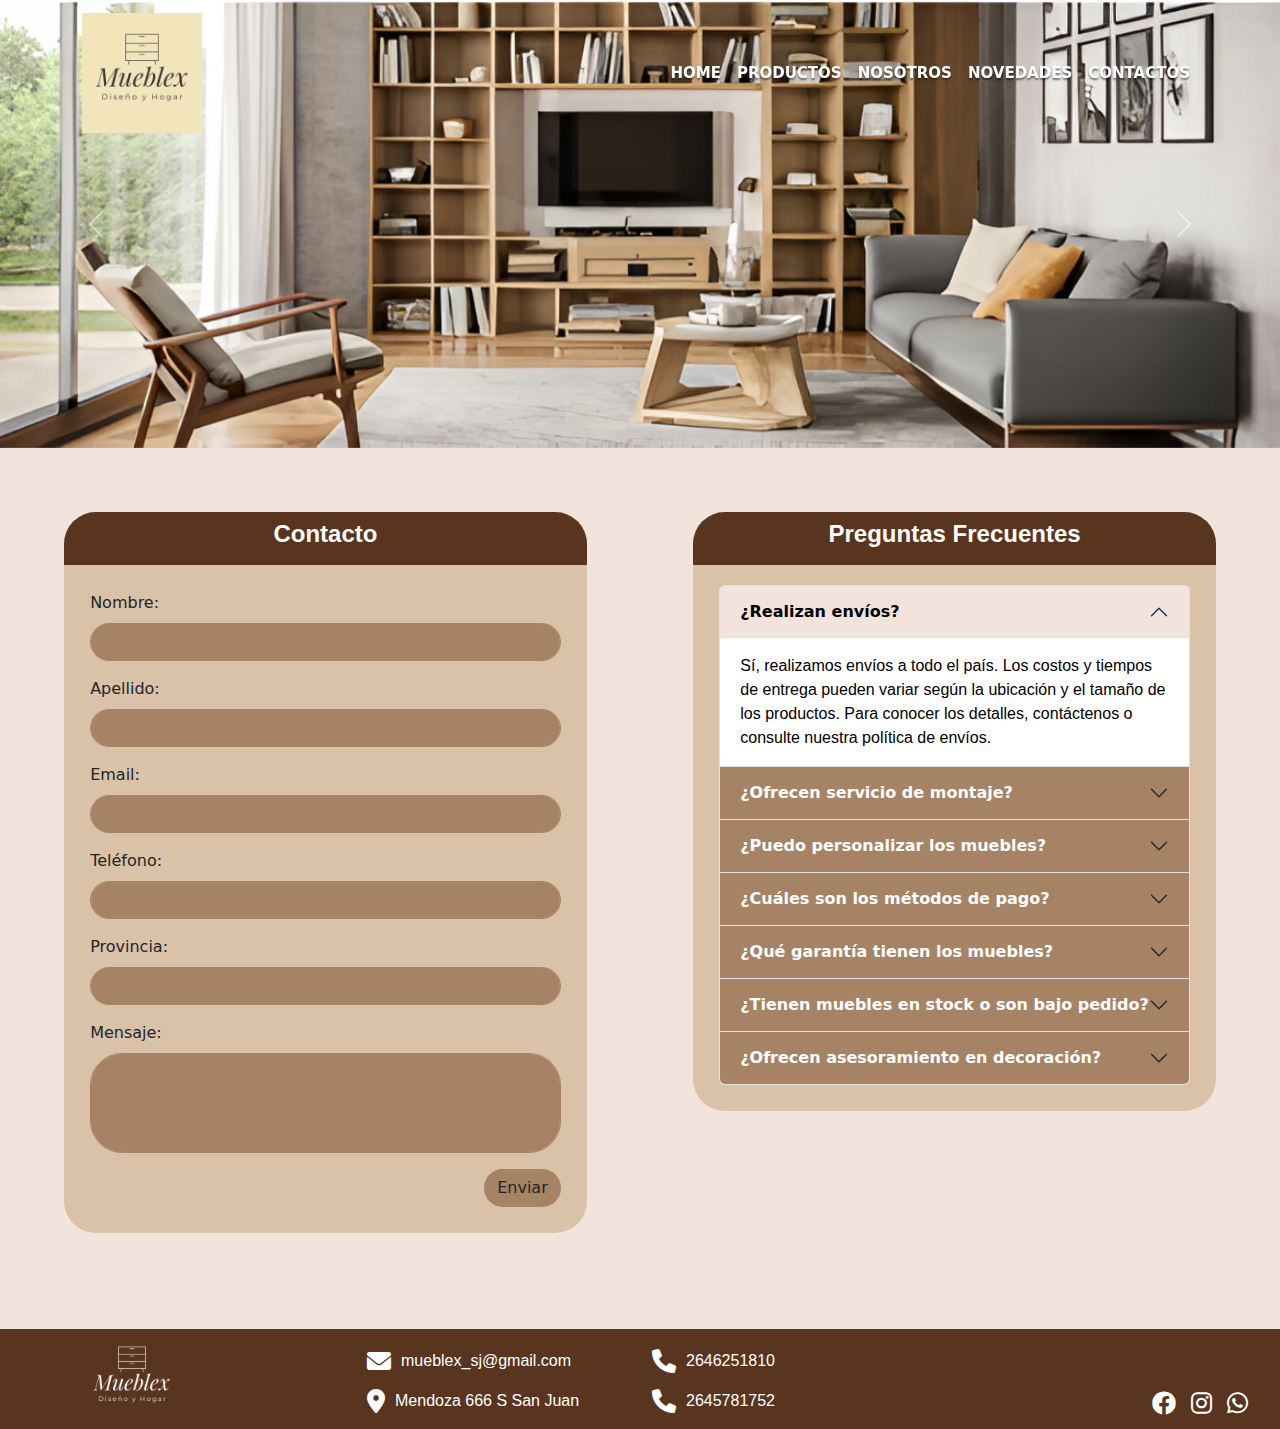
==== commit 290f8352: "contacto.html" ====
--- a/contacto.html
+++ b/contacto.html
@@ -290,15 +290,12 @@
               </p>
           </div>
           <div class="col-3">
-              <a href="https://www.facebook.com" target="_blank" aria-label="Facebook">
+              <a href="https://www.facebook.com" target="_blank" aria-label="Facebook"></a>
                   <i class="fab fa-facebook iconos"></i>
-              </a>
-              <a href="https://www.instagram.com" target="_blank" aria-label="Instagram">
+              <a href="https://www.instagram.com" target="_blank" aria-label="Instagram"></a>
                   <i class="fab fa-instagram iconos"></i>
-              </a>
-              <a href="https://web.whatsapp.com" target="_blank" aria-label="WhatsApp">
+              <a href="https://web.whatsapp.com" target="_blank" aria-label="WhatsApp"></a>
                   <i class="fab fa-whatsapp iconos"></i>
-              </a>
           </div>
       </div>
   </div>
--- a/estilos/homees.css
+++ b/estilos/homees.css
@@ -28,22 +28,26 @@
 }
 
 /* Carrusel principal (para pantallas grandes) */
+#carouselExampleControls,
+#carouselExampleControls2,
 #carouselProducts {
     display: block;
   }
-  
+  #carouselSmall2,
   #carouselSmall {
     display: none;
   }
   
   /* Carrusel alternativo (para pantallas pequeñas) */
   @media (max-width: 550px) {
+    #carouselExampleControls,
+    #carouselExampleControls2,
     #carouselProducts {
-      display: none; /* Oculta el carrusel principal */
+      display: none; 
     }
-  
+    #carouselSmall2,
     #carouselSmall {
-      display: block; /* Muestra el carrusel alternativo */
+      display: block; 
     }
   }
   
--- a/estilos/contacto.css
+++ b/estilos/contacto.css
@@ -95,13 +95,8 @@
   
   /* Pantallas pequeñas */
   @media screen and (max-width: 550px) {
-    .contato {
-      flex-direction: column; 
-      align-items: center;
-    }
-  
     .formContacto {
-      width: 90%; 
+      width: 95%; 
     }
   
     .btn {
@@ -110,4 +105,4 @@
       display: block; 
     }
   }
-  +  
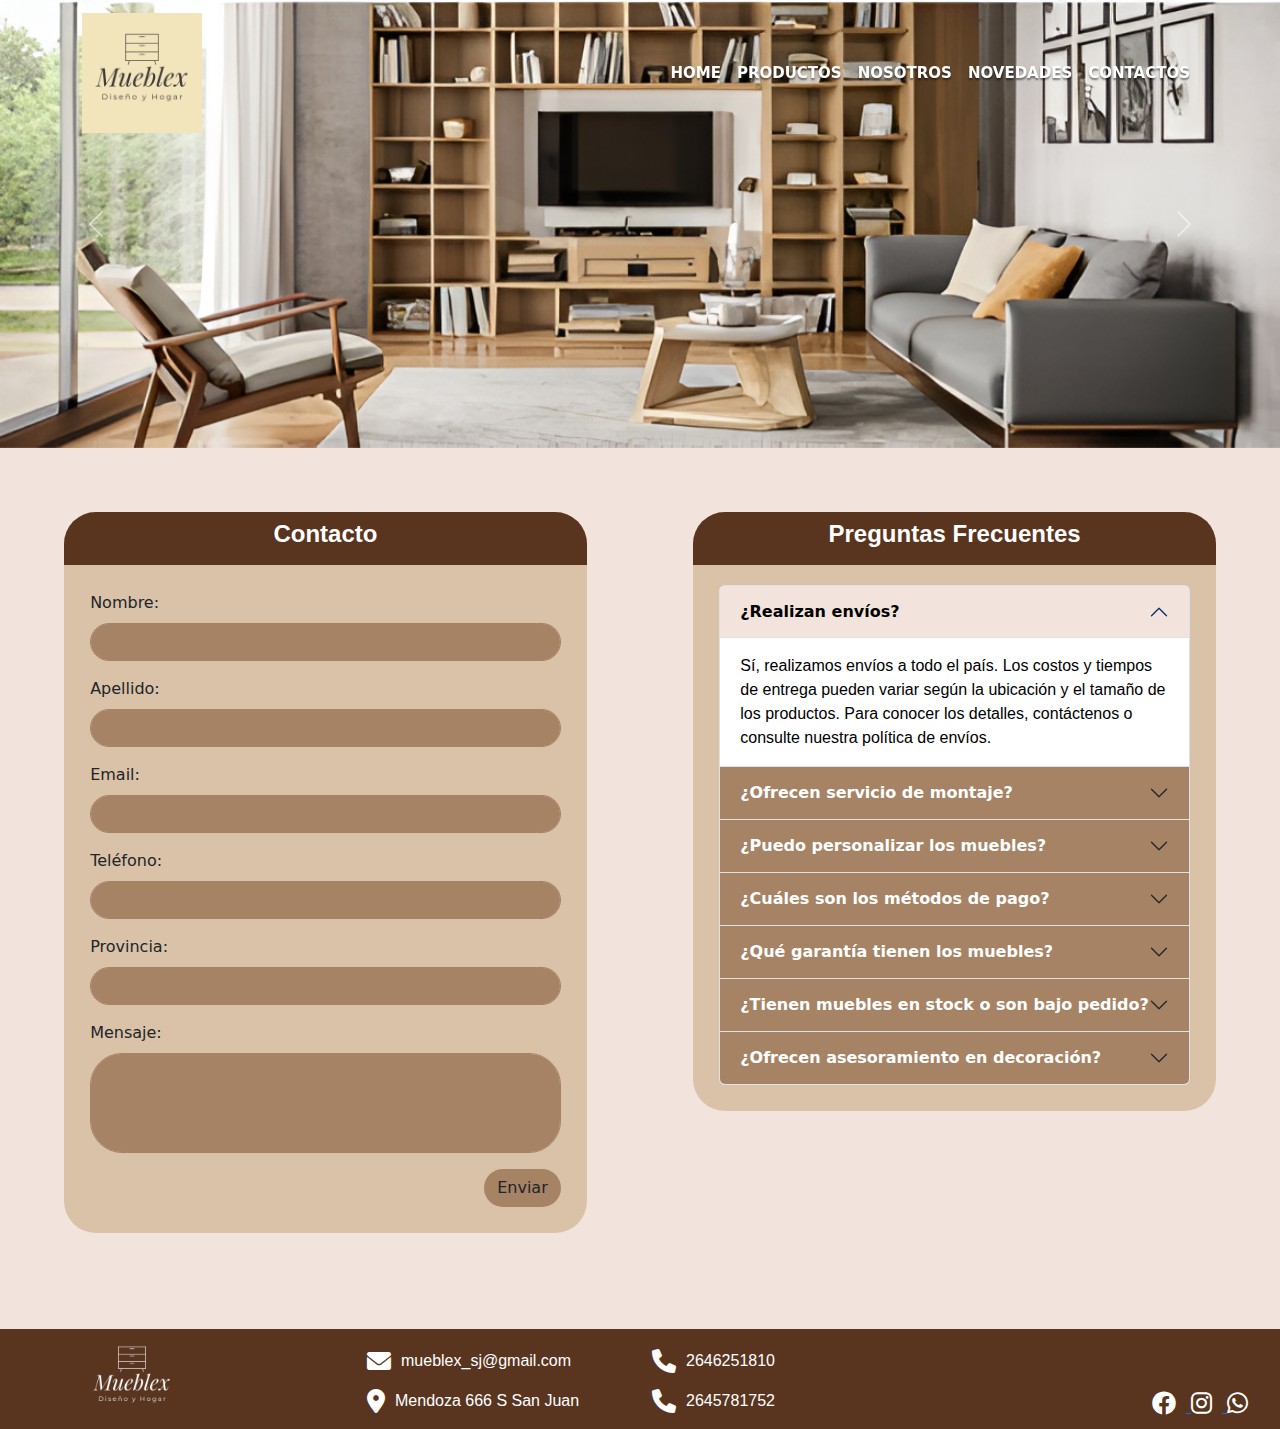
==== commit 59d7ca00: "contacto.html" ====
--- a/contacto.html
+++ b/contacto.html
@@ -289,13 +289,20 @@
                   <i class="fas fa-phone iconos"></i> 2645781752
               </p>
           </div>
-          <div class="col-3">
-              <a href="https://www.facebook.com" target="_blank" aria-label="Facebook"></a>
-                  <i class="fab fa-facebook iconos"></i>
-              <a href="https://www.instagram.com" target="_blank" aria-label="Instagram"></a>
-                  <i class="fab fa-instagram iconos"></i>
-              <a href="https://web.whatsapp.com" target="_blank" aria-label="WhatsApp"></a>
-                  <i class="fab fa-whatsapp iconos"></i>
+         <div class="col-3">
+              <a class="enlace-red" href="https://www.facebook.com" target="_blank" aria-label="Facebook">
+                <i class="fab fa-facebook iconos"></i>
+              </a>
+              
+
+              <a class="enlace-red" href="https://www.instagram.com" target="_blank" aria-label="Instagram">
+                <i class="fab fa-instagram iconos"></i>
+              </a>
+              
+
+              <a class="enlace-red" href="https://web.whatsapp.com" target="_blank" aria-label="WhatsApp">
+                <i class="fab fa-whatsapp iconos"></i>
+              </a>
           </div>
       </div>
   </div>
